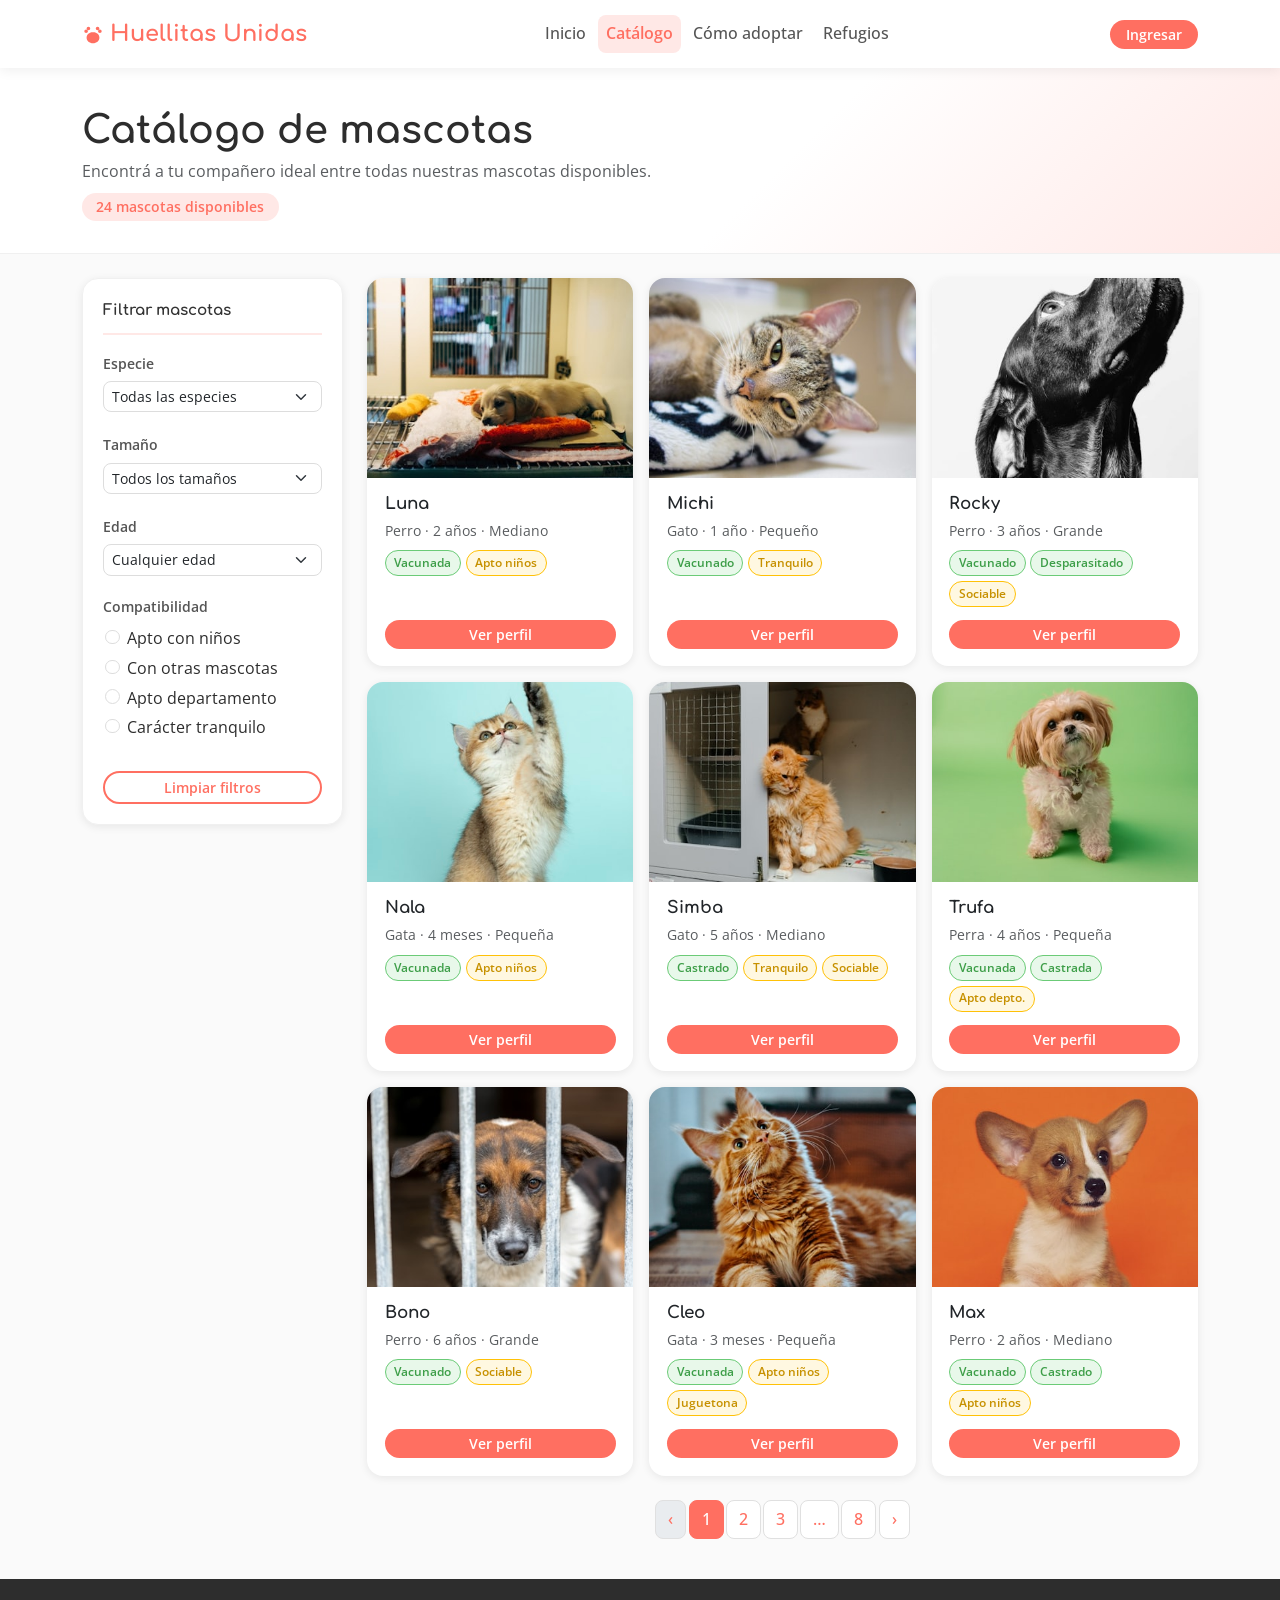
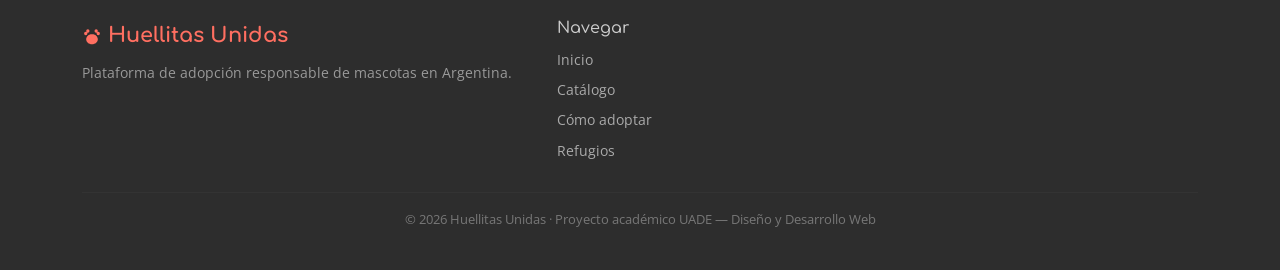
==== desarrollo/secciones/catalogo.html @ cf00bbe7 "feat: sitio completo Huellitas Unidas - Todas las páginas HTML: index, catálogo, ficha, formulario, " ====
<!DOCTYPE html>
<html lang="es">
<head>
  <meta charset="UTF-8">
  <meta name="viewport" content="width=device-width, initial-scale=1.0">
  <meta name="description" content="Catálogo de mascotas en adopción — Huellitas Unidas. Filtrá por especie, tamaño, edad y compatibilidad.">
  <title>Catálogo de mascotas — Huellitas Unidas</title>
  <link rel="stylesheet" href="https://cdn.jsdelivr.net/npm/bootstrap@5.3.8/dist/css/bootstrap.min.css">
  <link rel="preconnect" href="https://fonts.googleapis.com">
  <link rel="preconnect" href="https://fonts.gstatic.com" crossorigin>
  <link href="https://fonts.googleapis.com/css2?family=Comfortaa:wght@400;600;700&family=Open+Sans:wght@400;500;600&display=swap" rel="stylesheet">
  <link rel="stylesheet" href="../assets/css/styles.css">
</head>
<body>

  <!-- NAVBAR -->
  <header>
    <nav class="navbar navbar-expand-lg navbar-huellitas" aria-label="Navegación principal">
      <div class="container">
        <a class="navbar-brand" href="../index.html" aria-label="Huellitas Unidas — Inicio">
          <svg class="brand-icon" viewBox="0 0 24 24" fill="currentColor" width="22" height="22" aria-hidden="true">
            <path d="M4.5 11a2 2 0 1 0 0-4 2 2 0 0 0 0 4zm15 0a2 2 0 1 0 0-4 2 2 0 0 0 0 4zM7 8a2 2 0 1 0 0-4 2 2 0 0 0 0 4zm10 0a2 2 0 1 0 0-4 2 2 0 0 0 0 4zM12 22c-4 0-7-2.7-7-6 0-1.8.9-3.4 2.3-4.5C7.9 10.8 9.3 10 12 10s4.1.8 4.7 1.5C18.1 12.6 19 14.2 19 16c0 3.3-3 6-7 6z"/>
          </svg>
          Huellitas Unidas
        </a>
        <button class="navbar-toggler" type="button" data-bs-toggle="collapse" data-bs-target="#navbarNav"
                aria-controls="navbarNav" aria-expanded="false" aria-label="Abrir menú de navegación">
          <span class="navbar-toggler-icon"></span>
        </button>
        <div class="collapse navbar-collapse" id="navbarNav">
          <ul class="navbar-nav mx-auto gap-1">
            <li class="nav-item"><a class="nav-link" href="../index.html">Inicio</a></li>
            <li class="nav-item"><a class="nav-link active" href="catalogo.html" aria-current="page">Catálogo</a></li>
            <li class="nav-item"><a class="nav-link" href="../index.html#como-funciona">Cómo adoptar</a></li>
            <li class="nav-item"><a class="nav-link" href="../index.html#refugios">Refugios</a></li>
          </ul>
          <div class="d-flex align-items-center gap-2 mt-2 mt-lg-0">
            <a href="login.html" class="btn btn-coral btn-sm px-3">Ingresar</a>
          </div>
        </div>
      </div>
    </nav>
  </header>

  <main>

    <!-- HEADER -->
    <section class="catalogo-header" aria-labelledby="catalogo-heading">
      <div class="container">
        <h1 id="catalogo-heading">Catálogo de mascotas</h1>
        <p class="text-muted mb-2">Encontrá a tu compañero ideal entre todas nuestras mascotas disponibles.</p>
        <span class="contador-badge" id="contador-mascotas" aria-live="polite">24 mascotas disponibles</span>
      </div>
    </section>

    <!-- FILTROS MOBILE -->
    <section class="d-lg-none py-3 border-bottom bg-white" aria-label="Filtros rápidos">
      <div class="container">
        <div class="filtros-mobile d-flex flex-wrap gap-2">
          <div class="flex-fill" style="min-width:130px">
            <label for="filtro-especie-mobile" class="visually-hidden">Especie</label>
            <select id="filtro-especie-mobile" class="form-select form-select-sm" aria-label="Filtrar por especie">
              <option value="">Especie</option>
              <option value="perro">Perro</option>
              <option value="gato">Gato</option>
              <option value="otro">Otro</option>
            </select>
          </div>
          <div class="flex-fill" style="min-width:120px">
            <label for="filtro-tamano-mobile" class="visually-hidden">Tamaño</label>
            <select id="filtro-tamano-mobile" class="form-select form-select-sm" aria-label="Filtrar por tamaño">
              <option value="">Tamaño</option>
              <option value="pequeno">Pequeño</option>
              <option value="mediano">Mediano</option>
              <option value="grande">Grande</option>
            </select>
          </div>
          <div class="flex-fill" style="min-width:110px">
            <label for="filtro-edad-mobile" class="visually-hidden">Edad</label>
            <select id="filtro-edad-mobile" class="form-select form-select-sm" aria-label="Filtrar por edad">
              <option value="">Edad</option>
              <option value="cachorro">Cachorro</option>
              <option value="adulto">Adulto</option>
              <option value="senior">Senior</option>
            </select>
          </div>
          <div class="flex-fill" style="min-width:150px">
            <label for="filtro-compat-mobile" class="visually-hidden">Compatibilidad</label>
            <select id="filtro-compat-mobile" class="form-select form-select-sm" aria-label="Filtrar por compatibilidad">
              <option value="">Compatibilidad</option>
              <option value="ninos">Apto niños</option>
              <option value="mascotas">Con otras mascotas</option>
              <option value="departamento">Apto depto.</option>
            </select>
          </div>
        </div>
      </div>
    </section>

    <!-- CONTENIDO PRINCIPAL -->
    <div class="container py-4">
      <div class="row g-4">

        <!-- SIDEBAR FILTROS (desktop) -->
        <aside class="col-lg-3 d-none d-lg-block" aria-label="Filtros de búsqueda">
          <div class="filtros-sidebar sticky-top" style="top:80px">
            <div class="filtro-titulo">Filtrar mascotas</div>

            <div class="filtro-section">
              <label for="filtro-especie" class="form-label">Especie</label>
              <select id="filtro-especie" class="form-select form-select-sm" aria-label="Filtrar por especie">
                <option value="">Todas las especies</option>
                <option value="perro">Perro</option>
                <option value="gato">Gato</option>
                <option value="otro">Otro</option>
              </select>
            </div>

            <div class="filtro-section">
              <label for="filtro-tamano" class="form-label">Tamaño</label>
              <select id="filtro-tamano" class="form-select form-select-sm" aria-label="Filtrar por tamaño">
                <option value="">Todos los tamaños</option>
                <option value="pequeno">Pequeño (hasta 10 kg)</option>
                <option value="mediano">Mediano (10–25 kg)</option>
                <option value="grande">Grande (más de 25 kg)</option>
              </select>
            </div>

            <div class="filtro-section">
              <label for="filtro-edad" class="form-label">Edad</label>
              <select id="filtro-edad" class="form-select form-select-sm" aria-label="Filtrar por edad">
                <option value="">Cualquier edad</option>
                <option value="cachorro">Cachorro (0–1 año)</option>
                <option value="adulto">Adulto (1–7 años)</option>
                <option value="senior">Senior (7+ años)</option>
              </select>
            </div>

            <div class="filtro-section">
              <p class="form-label mb-2">Compatibilidad</p>
              <fieldset>
                <legend class="visually-hidden">Filtrar por compatibilidad</legend>
                <div class="form-check mb-1">
                  <input class="form-check-input" type="checkbox" id="compat-ninos" value="ninos">
                  <label class="form-check-label" for="compat-ninos">Apto con niños</label>
                </div>
                <div class="form-check mb-1">
                  <input class="form-check-input" type="checkbox" id="compat-mascotas" value="mascotas">
                  <label class="form-check-label" for="compat-mascotas">Con otras mascotas</label>
                </div>
                <div class="form-check mb-1">
                  <input class="form-check-input" type="checkbox" id="compat-depto" value="departamento">
                  <label class="form-check-label" for="compat-depto">Apto departamento</label>
                </div>
                <div class="form-check">
                  <input class="form-check-input" type="checkbox" id="compat-tranquilo" value="tranquilo">
                  <label class="form-check-label" for="compat-tranquilo">Carácter tranquilo</label>
                </div>
              </fieldset>
            </div>

            <button id="btn-limpiar-filtros" type="button" class="btn btn-outline-coral btn-sm w-100 mt-2">
              Limpiar filtros
            </button>
          </div>
        </aside>

        <!-- GRID -->
        <section class="col-lg-9" aria-labelledby="resultados-heading">
          <h2 class="visually-hidden" id="resultados-heading">Resultados de búsqueda</h2>

          <div class="row row-cols-2 row-cols-md-2 row-cols-xl-3 g-3" id="grid-mascotas">

            <div class="col">
              <article class="pet-card card h-100">
                <img src="../assets/img/luna.jpg" class="card-img-top" alt="Luna, perra mediana" style="height:200px;object-fit:cover;">
                <div class="card-body d-flex flex-column">
                  <h3 class="card-title">Luna</h3>
                  <p class="text-muted small mb-2">Perro · 2 años · Mediano</p>
                  <div class="badges-row">
                    <span class="badge-salud">Vacunada</span>
                    <span class="badge-comportamiento">Apto niños</span>
                  </div>
                  <a href="ficha.html" class="btn btn-coral btn-sm mt-auto">Ver perfil</a>
                </div>
              </article>
            </div>

            <div class="col">
              <article class="pet-card card h-100">
                <img src="../assets/img/michi.jpg" class="card-img-top" alt="Michi, gato pequeño" style="height:200px;object-fit:cover;">
                <div class="card-body d-flex flex-column">
                  <h3 class="card-title">Michi</h3>
                  <p class="text-muted small mb-2">Gato · 1 año · Pequeño</p>
                  <div class="badges-row">
                    <span class="badge-salud">Vacunado</span>
                    <span class="badge-comportamiento">Tranquilo</span>
                  </div>
                  <a href="ficha.html" class="btn btn-coral btn-sm mt-auto">Ver perfil</a>
                </div>
              </article>
            </div>

            <div class="col">
              <article class="pet-card card h-100">
                <img src="../assets/img/rocky.jpg" class="card-img-top" alt="Rocky, perro grande" style="height:200px;object-fit:cover;">
                <div class="card-body d-flex flex-column">
                  <h3 class="card-title">Rocky</h3>
                  <p class="text-muted small mb-2">Perro · 3 años · Grande</p>
                  <div class="badges-row">
                    <span class="badge-salud">Vacunado</span>
                    <span class="badge-salud">Desparasitado</span>
                    <span class="badge-comportamiento">Sociable</span>
                  </div>
                  <a href="ficha.html" class="btn btn-coral btn-sm mt-auto">Ver perfil</a>
                </div>
              </article>
            </div>

            <div class="col">
              <article class="pet-card card h-100">
                <img src="../assets/img/nala.jpg" class="card-img-top" alt="Nala, gata cachorra" style="height:200px;object-fit:cover;">
                <div class="card-body d-flex flex-column">
                  <h3 class="card-title">Nala</h3>
                  <p class="text-muted small mb-2">Gata · 4 meses · Pequeña</p>
                  <div class="badges-row">
                    <span class="badge-salud">Vacunada</span>
                    <span class="badge-comportamiento">Apto niños</span>
                  </div>
                  <a href="ficha.html" class="btn btn-coral btn-sm mt-auto">Ver perfil</a>
                </div>
              </article>
            </div>

            <div class="col">
              <article class="pet-card card h-100">
                <img src="../assets/img/simba.jpg" class="card-img-top" alt="Simba, gato adulto" style="height:200px;object-fit:cover;">
                <div class="card-body d-flex flex-column">
                  <h3 class="card-title">Simba</h3>
                  <p class="text-muted small mb-2">Gato · 5 años · Mediano</p>
                  <div class="badges-row">
                    <span class="badge-salud">Castrado</span>
                    <span class="badge-comportamiento">Tranquilo</span>
                    <span class="badge-comportamiento">Sociable</span>
                  </div>
                  <a href="ficha.html" class="btn btn-coral btn-sm mt-auto">Ver perfil</a>
                </div>
              </article>
            </div>

            <div class="col">
              <article class="pet-card card h-100">
                <img src="../assets/img/trufa.jpg" class="card-img-top" alt="Trufa, perra pequeña" style="height:200px;object-fit:cover;">
                <div class="card-body d-flex flex-column">
                  <h3 class="card-title">Trufa</h3>
                  <p class="text-muted small mb-2">Perra · 4 años · Pequeña</p>
                  <div class="badges-row">
                    <span class="badge-salud">Vacunada</span>
                    <span class="badge-salud">Castrada</span>
                    <span class="badge-comportamiento">Apto depto.</span>
                  </div>
                  <a href="ficha.html" class="btn btn-coral btn-sm mt-auto">Ver perfil</a>
                </div>
              </article>
            </div>

            <div class="col">
              <article class="pet-card card h-100">
                <img src="../assets/img/bono.jpg" class="card-img-top" alt="Bono, perro grande adulto" style="height:200px;object-fit:cover;">
                <div class="card-body d-flex flex-column">
                  <h3 class="card-title">Bono</h3>
                  <p class="text-muted small mb-2">Perro · 6 años · Grande</p>
                  <div class="badges-row">
                    <span class="badge-salud">Vacunado</span>
                    <span class="badge-comportamiento">Sociable</span>
                  </div>
                  <a href="ficha.html" class="btn btn-coral btn-sm mt-auto">Ver perfil</a>
                </div>
              </article>
            </div>

            <div class="col">
              <article class="pet-card card h-100">
                <img src="../assets/img/cleo.jpg" class="card-img-top" alt="Cleo, gata cachorra" style="height:200px;object-fit:cover;">
                <div class="card-body d-flex flex-column">
                  <h3 class="card-title">Cleo</h3>
                  <p class="text-muted small mb-2">Gata · 3 meses · Pequeña</p>
                  <div class="badges-row">
                    <span class="badge-salud">Vacunada</span>
                    <span class="badge-comportamiento">Apto niños</span>
                    <span class="badge-comportamiento">Juguetona</span>
                  </div>
                  <a href="ficha.html" class="btn btn-coral btn-sm mt-auto">Ver perfil</a>
                </div>
              </article>
            </div>

            <div class="col">
              <article class="pet-card card h-100">
                <img src="../assets/img/max.jpg" class="card-img-top" alt="Max, perro mediano" style="height:200px;object-fit:cover;">
                <div class="card-body d-flex flex-column">
                  <h3 class="card-title">Max</h3>
                  <p class="text-muted small mb-2">Perro · 2 años · Mediano</p>
                  <div class="badges-row">
                    <span class="badge-salud">Vacunado</span>
                    <span class="badge-salud">Castrado</span>
                    <span class="badge-comportamiento">Apto niños</span>
                  </div>
                  <a href="ficha.html" class="btn btn-coral btn-sm mt-auto">Ver perfil</a>
                </div>
              </article>
            </div>

          </div>

          <!-- PAGINACIÓN -->
          <nav class="mt-4 d-flex justify-content-center" aria-label="Paginación del catálogo">
            <ul class="pagination">
              <li class="page-item disabled"><a class="page-link" href="#" tabindex="-1" aria-label="Anterior">‹</a></li>
              <li class="page-item active" aria-current="page"><a class="page-link" href="#">1</a></li>
              <li class="page-item"><a class="page-link" href="#">2</a></li>
              <li class="page-item"><a class="page-link" href="#">3</a></li>
              <li class="page-item"><span class="page-link" aria-hidden="true">…</span></li>
              <li class="page-item"><a class="page-link" href="#">8</a></li>
              <li class="page-item"><a class="page-link" href="#" aria-label="Siguiente">›</a></li>
            </ul>
          </nav>

        </section>
      </div>
    </div>

  </main>

  <!-- FOOTER -->
  <footer class="footer-huellitas" role="contentinfo">
    <div class="container">
      <div class="row g-4">
        <div class="col-lg-5">
          <div class="footer-brand">
            <svg viewBox="0 0 24 24" fill="currentColor" width="20" height="20" aria-hidden="true">
              <path d="M4.5 11a2 2 0 1 0 0-4 2 2 0 0 0 0 4zm15 0a2 2 0 1 0 0-4 2 2 0 0 0 0 4zM7 8a2 2 0 1 0 0-4 2 2 0 0 0 0 4zm10 0a2 2 0 1 0 0-4 2 2 0 0 0 0 4zM12 22c-4 0-7-2.7-7-6 0-1.8.9-3.4 2.3-4.5C7.9 10.8 9.3 10 12 10s4.1.8 4.7 1.5C18.1 12.6 19 14.2 19 16c0 3.3-3 6-7 6z"/>
            </svg>
            Huellitas Unidas
          </div>
          <p class="footer-tagline">Plataforma de adopción responsable de mascotas en Argentina.</p>
        </div>
        <div class="col-6 col-lg-3">
          <h2 class="h6">Navegar</h2>
          <ul>
            <li><a href="../index.html">Inicio</a></li>
            <li><a href="catalogo.html">Catálogo</a></li>
            <li><a href="../index.html#como-funciona">Cómo adoptar</a></li>
            <li><a href="../index.html#refugios">Refugios</a></li>
          </ul>
        </div>
      </div>
      <hr class="footer-divider">
      <p class="footer-copyright">&copy; 2026 Huellitas Unidas · Proyecto académico UADE — Diseño y Desarrollo Web</p>
    </div>
  </footer>

  <script src="https://cdn.jsdelivr.net/npm/bootstrap@5.3.8/dist/js/bootstrap.bundle.min.js"></script>
  <script src="../assets/js/main.js"></script>
</body>
</html>
---- desarrollo/assets/css/styles.css ----
/* =========================================
   HUELLITAS UNIDAS — styles.css
   ========================================= */

/* ---------- Google Fonts ---------- */
@import url('https://fonts.googleapis.com/css2?family=Comfortaa:wght@400;600;700&family=Open+Sans:wght@400;500;600&display=swap');

/* ---------- Variables CSS ---------- */
:root {
  --color-primary:        #FF6F61;
  --color-primary-hover:  #CC4A3C;
  --color-primary-light:  #FFE8E6;
  --color-secondary:      #6BCB77;
  --color-secondary-dark: #3D9E48;
  --color-secondary-light:#E8F8EA;
  --color-accent:         #FFC107;
  --color-accent-dark:    #C79100;

  --font-heading: 'Comfortaa', cursive;
  --font-body:    'Open Sans', sans-serif;

  --radius-pill: 999px;
  --radius-lg:   16px;
  --radius-md:   8px;

  --shadow-sm: 0 2px 8px rgba(0,0,0,.08);
  --shadow-md: 0 4px 16px rgba(0,0,0,.12);
  --shadow-lg: 0 8px 32px rgba(0,0,0,.14);

  --transition: .2s ease;
}

/* ---------- Reset / Base ---------- */
*, *::before, *::after { box-sizing: border-box; }

html { scroll-behavior: smooth; }

body {
  font-family: var(--font-body);
  color: #2d2d2d;
  background-color: #FAFAFA;
  font-size: 1rem;
  line-height: 1.6;
}

h1, h2, h3, h4, h5, h6 {
  font-family: var(--font-heading);
  font-weight: 700;
}

a { text-decoration: none; color: inherit; }

img { max-width: 100%; }

/* =========================================
   COMPONENTES GLOBALES
   ========================================= */

/* ---------- Botones ---------- */
.btn-primary-custom {
  background-color: var(--color-primary);
  color: #fff;
  border: 2px solid var(--color-primary);
  border-radius: var(--radius-pill);
  padding: .55rem 1.5rem;
  font-family: var(--font-body);
  font-weight: 600;
  font-size: .95rem;
  transition: background-color var(--transition), border-color var(--transition), transform var(--transition);
  display: inline-block;
  cursor: pointer;
}
.btn-primary-custom:hover,
.btn-primary-custom:focus {
  background-color: var(--color-primary-hover);
  border-color: var(--color-primary-hover);
  color: #fff;
  transform: translateY(-1px);
}

.btn-outline-primary-custom {
  background-color: transparent;
  color: var(--color-primary);
  border: 2px solid var(--color-primary);
  border-radius: var(--radius-pill);
  padding: .5rem 1.4rem;
  font-family: var(--font-body);
  font-weight: 600;
  font-size: .95rem;
  transition: background-color var(--transition), color var(--transition), transform var(--transition);
  display: inline-block;
  cursor: pointer;
}
.btn-outline-primary-custom:hover,
.btn-outline-primary-custom:focus {
  background-color: var(--color-primary);
  color: #fff;
  transform: translateY(-1px);
}

/* Bootstrap btn overrides */
.btn-coral {
  background-color: var(--color-primary);
  color: #fff;
  border-radius: var(--radius-pill);
  border: none;
  font-weight: 600;
  transition: background-color var(--transition), transform var(--transition);
}
.btn-coral:hover,
.btn-coral:focus {
  background-color: var(--color-primary-hover);
  color: #fff;
  transform: translateY(-1px);
}
.btn-coral:active { transform: translateY(0); }

.btn-outline-coral {
  background-color: transparent;
  color: var(--color-primary);
  border: 2px solid var(--color-primary);
  border-radius: var(--radius-pill);
  font-weight: 600;
  transition: background-color var(--transition), color var(--transition);
}
.btn-outline-coral:hover,
.btn-outline-coral:focus {
  background-color: var(--color-primary);
  color: #fff;
}

/* ---------- Badges ---------- */
.badge-salud {
  background-color: var(--color-secondary-light);
  color: var(--color-secondary-dark);
  border: 1px solid var(--color-secondary);
  border-radius: var(--radius-pill);
  font-size: .72rem;
  font-weight: 600;
  padding: .25em .75em;
}

.badge-comportamiento {
  background-color: #FFF8E1;
  color: var(--color-accent-dark);
  border: 1px solid var(--color-accent);
  border-radius: var(--radius-pill);
  font-size: .72rem;
  font-weight: 600;
  padding: .25em .75em;
}

/* ---------- Cards de mascotas ---------- */
.pet-card {
  border-radius: var(--radius-lg);
  border: none;
  box-shadow: var(--shadow-sm);
  transition: box-shadow var(--transition), transform var(--transition);
  overflow: hidden;
  background: #fff;
}
.pet-card:hover {
  box-shadow: var(--shadow-md);
  transform: translateY(-4px);
}

.pet-card .card-img-top {
  height: 200px;
  object-fit: cover;
}

.pet-card .card-body {
  padding: 1rem 1.1rem 1.1rem;
}

.pet-card .card-title {
  font-family: var(--font-heading);
  font-size: 1.05rem;
  margin-bottom: .35rem;
}

.pet-card .badges-row {
  display: flex;
  flex-wrap: wrap;
  gap: .3rem;
  margin-bottom: .8rem;
}

/* ---------- Placeholder de imágenes ---------- */
.img-placeholder {
  background: linear-gradient(135deg, #FFD6D2 0%, #FFEEE6 50%, #D4EDDA 100%);
  display: flex;
  align-items: center;
  justify-content: center;
  color: #aaa;
  font-size: 2.5rem;
}

.img-placeholder-sm { height: 140px; }
.img-placeholder-md { height: 200px; }
.img-placeholder-lg { height: 320px; }
.img-placeholder-xl { height: 420px; }

/* =========================================
   NAVBAR
   ========================================= */
.navbar-huellitas {
  background-color: #fff;
  box-shadow: 0 2px 12px rgba(0,0,0,.07);
  padding: .7rem 0;
  position: sticky;
  top: 0;
  z-index: 1030;
}

.navbar-huellitas .navbar-brand {
  font-family: var(--font-heading);
  font-size: 1.4rem;
  font-weight: 700;
  color: var(--color-primary);
  display: flex;
  align-items: center;
  gap: .4rem;
}
.navbar-huellitas .navbar-brand .brand-icon {
  font-size: 1.5rem;
}

.navbar-huellitas .nav-link {
  font-weight: 500;
  color: #555;
  padding: .4rem .75rem;
  border-radius: var(--radius-md);
  transition: color var(--transition), background-color var(--transition);
}
.navbar-huellitas .nav-link:hover {
  color: var(--color-primary);
  background-color: var(--color-primary-light);
}
.navbar-huellitas .nav-link.active {
  color: var(--color-primary);
  font-weight: 600;
  background-color: var(--color-primary-light);
}

.navbar-huellitas .navbar-toggler {
  border-color: var(--color-primary);
}
.navbar-huellitas .navbar-toggler-icon {
  background-image: url("data:image/svg+xml,%3csvg xmlns='http://www.w3.org/2000/svg' viewBox='0 0 30 30'%3e%3cpath stroke='%23FF6F61' stroke-linecap='round' stroke-miterlimit='10' stroke-width='2' d='M4 7h22M4 15h22M4 23h22'/%3e%3c/svg%3e");
}

/* =========================================
   FOOTER
   ========================================= */
.footer-huellitas {
  background-color: #2d2d2d;
  color: #ccc;
  padding: 2.5rem 0 1.5rem;
}

.footer-huellitas .footer-brand {
  font-family: var(--font-heading);
  font-size: 1.3rem;
  font-weight: 700;
  color: var(--color-primary);
  display: flex;
  align-items: center;
  gap: .4rem;
  margin-bottom: .5rem;
}

.footer-huellitas .footer-tagline {
  font-size: .9rem;
  color: #999;
  margin-bottom: 0;
}

.footer-huellitas h6 {
  color: #eee;
  font-family: var(--font-heading);
  font-size: .9rem;
  text-transform: uppercase;
  letter-spacing: .05em;
  margin-bottom: .75rem;
}

.footer-huellitas ul { list-style: none; padding: 0; margin: 0; }
.footer-huellitas ul li { margin-bottom: .3rem; }
.footer-huellitas ul li a {
  color: #aaa;
  font-size: .9rem;
  transition: color var(--transition);
}
.footer-huellitas ul li a:hover { color: var(--color-primary); }

.footer-divider {
  border-color: #444;
  margin: 1.5rem 0 1rem;
}

.footer-copyright {
  font-size: .82rem;
  color: #777;
  text-align: center;
}

/* =========================================
   INDEX — HERO
   ========================================= */
.hero-section {
  background: linear-gradient(135deg, #fff 55%, var(--color-primary-light) 100%);
  padding: 5rem 0 4rem;
  min-height: 90vh;
  display: flex;
  align-items: center;
}

@media (max-width: 767.98px) {
  .hero-section { padding: 3rem 0 2.5rem; min-height: auto; }
}

.hero-eyebrow {
  display: inline-block;
  background-color: var(--color-primary-light);
  color: var(--color-primary);
  border-radius: var(--radius-pill);
  padding: .3rem 1rem;
  font-size: .85rem;
  font-weight: 600;
  margin-bottom: 1rem;
  letter-spacing: .03em;
}

.hero-title {
  font-size: clamp(2rem, 5vw, 3.2rem);
  line-height: 1.2;
  color: #1a1a1a;
  margin-bottom: 1.1rem;
}

.hero-title .highlight {
  color: var(--color-primary);
}

.hero-subtitle {
  font-size: 1.1rem;
  color: #666;
  max-width: 480px;
  margin-bottom: 2rem;
  line-height: 1.7;
}

.hero-cta-group {
  display: flex;
  flex-wrap: wrap;
  gap: .75rem;
  margin-bottom: 2.5rem;
}

.hero-stats {
  display: flex;
  gap: 2rem;
  flex-wrap: wrap;
}
.hero-stat-number {
  font-family: var(--font-heading);
  font-size: 1.6rem;
  font-weight: 700;
  color: var(--color-primary);
  display: block;
}
.hero-stat-label {
  font-size: .8rem;
  color: #888;
  display: block;
}

.hero-image-wrapper {
  position: relative;
}

.hero-img-main {
  border-radius: var(--radius-lg);
  width: 100%;
  height: 420px;
  overflow: hidden;
  box-shadow: var(--shadow-lg);
}

.hero-badge-floating {
  position: absolute;
  bottom: 1.5rem;
  left: -1.5rem;
  background: #fff;
  border-radius: var(--radius-lg);
  padding: .75rem 1rem;
  box-shadow: var(--shadow-md);
  display: flex;
  align-items: center;
  gap: .6rem;
  font-size: .85rem;
  font-weight: 600;
  color: #333;
  min-width: 180px;
}

.hero-badge-floating .badge-dot {
  width: 10px;
  height: 10px;
  background-color: var(--color-secondary);
  border-radius: 50%;
  display: inline-block;
  flex-shrink: 0;
}

@media (max-width: 991.98px) {
  .hero-badge-floating { left: .5rem; }
  .hero-img-main { height: 280px; }
}

/* =========================================
   INDEX — CÓMO FUNCIONA
   ========================================= */
.como-funciona {
  padding: 5rem 0;
  background-color: #fff;
}

.section-eyebrow {
  display: inline-block;
  background-color: var(--color-primary-light);
  color: var(--color-primary);
  border-radius: var(--radius-pill);
  padding: .25rem .9rem;
  font-size: .82rem;
  font-weight: 600;
  margin-bottom: .75rem;
  letter-spacing: .03em;
}

.section-title {
  font-family: var(--font-heading);
  font-size: clamp(1.6rem, 3vw, 2.2rem);
  color: #1a1a1a;
  margin-bottom: .5rem;
}

.section-subtitle {
  color: #666;
  font-size: 1rem;
  max-width: 520px;
  margin: 0 auto 2.5rem;
}

.step-card {
  border-radius: var(--radius-lg);
  border: 1.5px solid #f0f0f0;
  padding: 2rem 1.5rem;
  text-align: center;
  background: #fff;
  transition: box-shadow var(--transition), transform var(--transition);
  height: 100%;
}
.step-card:hover {
  box-shadow: var(--shadow-md);
  transform: translateY(-4px);
}

.step-number {
  width: 52px;
  height: 52px;
  background-color: var(--color-primary-light);
  color: var(--color-primary);
  border-radius: 50%;
  font-family: var(--font-heading);
  font-size: 1.3rem;
  font-weight: 700;
  display: flex;
  align-items: center;
  justify-content: center;
  margin: 0 auto 1rem;
}

.step-icon {
  font-size: 2.2rem;
  margin-bottom: .75rem;
}

.step-card h4 {
  font-size: 1.1rem;
  margin-bottom: .5rem;
  color: #1a1a1a;
}
.step-card p {
  font-size: .92rem;
  color: #666;
  margin: 0;
}

/* =========================================
   INDEX — MASCOTAS DESTACADAS
   ========================================= */
.mascotas-destacadas {
  padding: 5rem 0;
  background-color: #FAFAFA;
}

.ver-mas-link {
  color: var(--color-primary);
  font-weight: 600;
  font-size: .95rem;
  transition: color var(--transition);
}
.ver-mas-link:hover { color: var(--color-primary-hover); text-decoration: underline; }

/* =========================================
   CATALOGO
   ========================================= */
.catalogo-header {
  background: linear-gradient(135deg, #fff 60%, var(--color-primary-light) 100%);
  padding: 2.5rem 0 2rem;
  border-bottom: 1px solid #f0f0f0;
}

.catalogo-header h1 {
  font-size: clamp(1.8rem, 3vw, 2.4rem);
  margin-bottom: .3rem;
}

.contador-badge {
  display: inline-block;
  background-color: var(--color-primary-light);
  color: var(--color-primary);
  border-radius: var(--radius-pill);
  padding: .2rem .9rem;
  font-size: .85rem;
  font-weight: 600;
}

/* Sidebar filtros */
.filtros-sidebar {
  background: #fff;
  border-radius: var(--radius-lg);
  padding: 1.25rem;
  box-shadow: var(--shadow-sm);
  border: 1px solid #f0f0f0;
}

.filtros-sidebar .filtro-titulo {
  font-family: var(--font-heading);
  font-size: .95rem;
  font-weight: 700;
  color: #333;
  padding-bottom: .6rem;
  border-bottom: 2px solid var(--color-primary-light);
  margin-bottom: 1rem;
  display: flex;
  align-items: center;
  gap: .4rem;
}

.filtros-sidebar .form-label {
  font-size: .88rem;
  font-weight: 600;
  color: #555;
  margin-bottom: .35rem;
}

.filtros-sidebar .form-select,
.filtros-sidebar .form-check-input {
  border-radius: var(--radius-md);
  border-color: #ddd;
  font-size: .9rem;
}
.filtros-sidebar .form-select:focus,
.filtros-sidebar .form-check-input:focus {
  border-color: var(--color-primary);
  box-shadow: 0 0 0 .2rem rgba(255,111,97,.15);
}
.filtros-sidebar .form-check-input:checked {
  background-color: var(--color-primary);
  border-color: var(--color-primary);
}

.filtro-section { margin-bottom: 1.25rem; }
.filtro-section:last-child { margin-bottom: 0; }

/* Filtros mobile (dropdowns en fila) */
.filtros-mobile .form-select {
  border-radius: var(--radius-pill);
  border-color: #ddd;
  font-size: .88rem;
  background-color: #fff;
}
.filtros-mobile .form-select:focus {
  border-color: var(--color-primary);
  box-shadow: 0 0 0 .2rem rgba(255,111,97,.15);
}

/* Paginación */
.pagination .page-link {
  border-radius: var(--radius-md) !important;
  margin: 0 .2rem;
  color: var(--color-primary);
  border-color: #e0e0e0;
  font-weight: 500;
}
.pagination .page-link:hover {
  background-color: var(--color-primary-light);
  border-color: var(--color-primary);
  color: var(--color-primary);
}
.pagination .page-item.active .page-link {
  background-color: var(--color-primary);
  border-color: var(--color-primary);
  color: #fff;
}

/* =========================================
   FICHA DE MASCOTA
   ========================================= */
.ficha-page { padding: 2rem 0 4rem; }

.breadcrumb-custom {
  background: none;
  padding: 0;
  margin-bottom: 1.5rem;
}
.breadcrumb-custom .breadcrumb-item a {
  color: var(--color-primary);
  font-size: .88rem;
}
.breadcrumb-custom .breadcrumb-item.active {
  font-size: .88rem;
  color: #888;
}
.breadcrumb-custom .breadcrumb-item + .breadcrumb-item::before {
  color: #aaa;
}

/* Galería */
.gallery-main {
  border-radius: var(--radius-lg);
  overflow: hidden;
  margin-bottom: .75rem;
  cursor: pointer;
  position: relative;
}
.gallery-main:hover .gallery-overlay {
  opacity: 1;
}
.gallery-overlay {
  position: absolute;
  inset: 0;
  background: rgba(0,0,0,.15);
  display: flex;
  align-items: center;
  justify-content: center;
  opacity: 0;
  transition: opacity var(--transition);
  color: #fff;
  font-size: 1.5rem;
}

.gallery-thumbs {
  display: flex;
  gap: .5rem;
}
.gallery-thumb {
  border-radius: var(--radius-md);
  overflow: hidden;
  cursor: pointer;
  border: 2px solid transparent;
  transition: border-color var(--transition);
  flex: 1;
}
.gallery-thumb:hover,
.gallery-thumb.active {
  border-color: var(--color-primary);
}
.gallery-thumb .img-placeholder { height: 70px; }

/* Datos de la mascota */
.ficha-info {
  padding-left: 1rem;
}

@media (max-width: 991.98px) {
  .ficha-info { padding-left: 0; margin-top: 1.5rem; }
}

.ficha-info .pet-name {
  font-size: clamp(1.8rem, 3.5vw, 2.5rem);
  margin-bottom: .2rem;
}

.ficha-info .pet-subtitle {
  color: #888;
  font-size: .95rem;
  margin-bottom: 1.25rem;
}

.datos-table {
  background: #fff;
  border-radius: var(--radius-lg);
  border: 1px solid #f0f0f0;
  overflow: hidden;
  margin-bottom: 1.25rem;
}
.datos-table table { margin: 0; }
.datos-table td {
  padding: .6rem .9rem;
  font-size: .92rem;
  border-color: #f5f5f5;
}
.datos-table td:first-child {
  font-weight: 600;
  color: #555;
  width: 40%;
  background-color: #FAFAFA;
}
.datos-table td:last-child { color: #222; }

.badges-group-title {
  font-size: .78rem;
  font-weight: 700;
  text-transform: uppercase;
  letter-spacing: .07em;
  color: #888;
  margin-bottom: .4rem;
}

.descripcion-lead {
  font-size: 1rem;
  color: #555;
  line-height: 1.75;
  background: var(--color-primary-light);
  border-left: 4px solid var(--color-primary);
  border-radius: 0 var(--radius-md) var(--radius-md) 0;
  padding: 1rem 1.25rem;
  margin-bottom: 1.5rem;
}

/* Timeline de adopción */
.adoption-timeline {
  background: #fff;
  border-radius: var(--radius-lg);
  border: 1px solid #f0f0f0;
  padding: 1.25rem 1.5rem;
  margin-bottom: 1.5rem;
}
.adoption-timeline h5 {
  font-size: 1rem;
  margin-bottom: 1rem;
  color: #333;
}

.timeline-list { list-style: none; padding: 0; margin: 0; }
.timeline-item {
  display: flex;
  gap: .9rem;
  align-items: flex-start;
  padding-bottom: 1rem;
  position: relative;
}
.timeline-item:not(:last-child)::after {
  content: '';
  position: absolute;
  left: 15px;
  top: 32px;
  width: 2px;
  height: calc(100% - 20px);
  background: #f0f0f0;
}

.timeline-dot {
  width: 32px;
  height: 32px;
  border-radius: 50%;
  background: var(--color-primary-light);
  color: var(--color-primary);
  font-size: .85rem;
  font-weight: 700;
  display: flex;
  align-items: center;
  justify-content: center;
  flex-shrink: 0;
  z-index: 1;
}

.timeline-content strong {
  display: block;
  font-size: .9rem;
  color: #222;
  margin-bottom: .1rem;
}
.timeline-content span {
  font-size: .82rem;
  color: #888;
}

/* CTA adoptar */
.cta-adoptar {
  background: linear-gradient(135deg, var(--color-primary-light), #fff5f4);
  border-radius: var(--radius-lg);
  padding: 1.25rem;
  text-align: center;
}

.cta-adoptar-fixed {
  position: fixed;
  bottom: 0;
  left: 0;
  right: 0;
  background: #fff;
  padding: .9rem 1.25rem;
  box-shadow: 0 -4px 16px rgba(0,0,0,.1);
  z-index: 1020;
  display: none;
}

@media (max-width: 991.98px) {
  .cta-adoptar-fixed { display: block; }
  .cta-adoptar { display: none; }
  body { padding-bottom: 80px; }
}

/* =========================================
   FORMULARIO DE ADOPCIÓN
   ========================================= */
.formulario-page { padding: 2rem 0 4rem; }

.formulario-page h1 {
  font-size: clamp(1.7rem, 3vw, 2.2rem);
  margin-bottom: .4rem;
}

.form-card {
  background: #fff;
  border-radius: var(--radius-lg);
  border: 1px solid #f0f0f0;
  padding: 2rem;
  box-shadow: var(--shadow-sm);
}

.form-section-title {
  font-family: var(--font-heading);
  font-size: 1rem;
  font-weight: 700;
  color: #333;
  padding-bottom: .5rem;
  border-bottom: 2px solid var(--color-primary-light);
  margin-bottom: 1.25rem;
  display: flex;
  align-items: center;
  gap: .5rem;
}

.form-label-custom {
  font-weight: 600;
  font-size: .9rem;
  color: #444;
  margin-bottom: .35rem;
}

.form-control-custom,
.form-select-custom {
  border-radius: var(--radius-md);
  border: 1.5px solid #ddd;
  padding: .55rem .85rem;
  font-size: .93rem;
  transition: border-color var(--transition), box-shadow var(--transition);
  width: 100%;
}
.form-control-custom:focus,
.form-select-custom:focus {
  outline: none;
  border-color: var(--color-primary);
  box-shadow: 0 0 0 .2rem rgba(255,111,97,.15);
}

.form-control-custom.is-valid,
.form-select-custom.is-valid {
  border-color: var(--color-secondary-dark);
  background-image: url("data:image/svg+xml,%3csvg xmlns='http://www.w3.org/2000/svg' viewBox='0 0 8 8'%3e%3cpath fill='%233D9E48' d='M2.3 6.73.6 4.53c-.4-1.04.46-1.4 1.1-.8l1.1 1.4 3.4-3.8c.6-.63 1.6-.27 1.2.7l-4 4.6c-.43.5-.8.4-1.1.1z'/%3e%3c/svg%3e");
  background-repeat: no-repeat;
  background-position: right .75rem center;
  background-size: 1rem;
  padding-right: 2.25rem;
}

.form-control-custom.is-invalid,
.form-select-custom.is-invalid {
  border-color: #dc3545;
  background-image: url("data:image/svg+xml,%3csvg xmlns='http://www.w3.org/2000/svg' viewBox='0 0 12 12' width='12' height='12' fill='none' stroke='%23dc3545'%3e%3ccircle cx='6' cy='6' r='4.5'/%3e%3cpath stroke-linejoin='round' d='M5.8 3.6h.4L6 6.5z'/%3e%3ccircle cx='6' cy='8.2' r='.6' fill='%23dc3545' stroke='none'/%3e%3c/svg%3e");
  background-repeat: no-repeat;
  background-position: right .75rem center;
  background-size: 1rem;
  padding-right: 2.25rem;
}

.valid-feedback-custom {
  display: none;
  color: var(--color-secondary-dark);
  font-size: .8rem;
  margin-top: .25rem;
}
.invalid-feedback-custom {
  display: none;
  color: #dc3545;
  font-size: .8rem;
  margin-top: .25rem;
}

.form-control-custom.is-valid ~ .valid-feedback-custom,
.form-select-custom.is-valid ~ .valid-feedback-custom { display: block; }
.form-control-custom.is-invalid ~ .invalid-feedback-custom,
.form-select-custom.is-invalid ~ .invalid-feedback-custom { display: block; }

/* Radio y checkbox custom */
.form-check-custom .form-check-input {
  width: 1.1em;
  height: 1.1em;
  margin-top: .15em;
  border: 1.5px solid #ccc;
}
.form-check-custom .form-check-input:checked {
  background-color: var(--color-primary);
  border-color: var(--color-primary);
}
.form-check-custom .form-check-input:focus {
  box-shadow: 0 0 0 .2rem rgba(255,111,97,.2);
}
.form-check-custom .form-check-label {
  font-size: .92rem;
  color: #444;
}

/* Textarea contador */
.textarea-wrapper { position: relative; }
.char-counter {
  position: absolute;
  bottom: .5rem;
  right: .75rem;
  font-size: .75rem;
  color: #aaa;
  pointer-events: none;
}
.char-counter.warn { color: var(--color-accent-dark); }
.char-counter.limit { color: #dc3545; }

/* Aside resumen mascota */
.aside-mascota {
  background: #fff;
  border-radius: var(--radius-lg);
  border: 1px solid #f0f0f0;
  padding: 1.25rem;
  box-shadow: var(--shadow-sm);
}
.aside-mascota .aside-title {
  font-family: var(--font-heading);
  font-size: .95rem;
  font-weight: 700;
  color: #333;
  margin-bottom: 1rem;
  padding-bottom: .5rem;
  border-bottom: 2px solid var(--color-primary-light);
}
.aside-mascota .pet-img-aside {
  height: 140px;
  border-radius: var(--radius-md);
  overflow: hidden;
  margin-bottom: .75rem;
}
.aside-mascota .pet-name-aside {
  font-family: var(--font-heading);
  font-size: 1.1rem;
  font-weight: 700;
  margin-bottom: .25rem;
}
.aside-mascota .refugio-aside {
  font-size: .85rem;
  color: #888;
  margin-bottom: .75rem;
}
.aside-mascota .info-row {
  display: flex;
  justify-content: space-between;
  font-size: .88rem;
  padding: .3rem 0;
  border-bottom: 1px solid #f5f5f5;
  color: #555;
}
.aside-mascota .info-row:last-child { border-bottom: none; }
.aside-mascota .info-row span:first-child { font-weight: 600; color: #333; }

/* Alert validación */
.alert-validacion {
  border-radius: var(--radius-md);
  font-size: .9rem;
  display: none;
}
.alert-validacion.show { display: flex; }

/* =========================================
   CONFIRMACIÓN
   ========================================= */
.confirmacion-page {
  min-height: 80vh;
  display: flex;
  align-items: center;
  padding: 4rem 0;
}

.confirmacion-card {
  background: #fff;
  border-radius: var(--radius-lg);
  padding: 3rem 2.5rem;
  text-align: center;
  box-shadow: var(--shadow-md);
  max-width: 560px;
  margin: 0 auto;
}

.check-circle {
  width: 90px;
  height: 90px;
  background-color: var(--color-secondary-light);
  border-radius: 50%;
  display: flex;
  align-items: center;
  justify-content: center;
  margin: 0 auto 1.5rem;
  font-size: 2.5rem;
  color: var(--color-secondary-dark);
  animation: popIn .4s ease;
}

@keyframes popIn {
  0%   { transform: scale(.5); opacity: 0; }
  80%  { transform: scale(1.1); }
  100% { transform: scale(1); opacity: 1; }
}

.confirmacion-card h2 {
  font-size: 1.9rem;
  margin-bottom: .75rem;
  color: #1a1a1a;
}

.confirmacion-card .lead {
  color: #666;
  font-size: 1rem;
  margin-bottom: 1.25rem;
  line-height: 1.7;
}

.pasos-siguientes {
  background: var(--color-secondary-light);
  border-radius: var(--radius-md);
  padding: 1rem 1.25rem;
  text-align: left;
  margin-bottom: 1.75rem;
}
.pasos-siguientes h6 {
  font-family: var(--font-heading);
  font-size: .88rem;
  color: var(--color-secondary-dark);
  margin-bottom: .5rem;
}
.pasos-siguientes ul {
  list-style: none;
  padding: 0;
  margin: 0;
}
.pasos-siguientes ul li {
  font-size: .88rem;
  color: #444;
  padding: .2rem 0;
  display: flex;
  gap: .5rem;
  align-items: flex-start;
}

/* =========================================
   PANEL DEL REFUGIO
   ========================================= */
.panel-wrapper {
  display: flex;
  min-height: 100vh;
  background-color: #F4F6F9;
}

/* Topbar panel */
.panel-topbar {
  background: #fff;
  box-shadow: 0 2px 8px rgba(0,0,0,.07);
  padding: .7rem 1.5rem;
  display: flex;
  align-items: center;
  justify-content: space-between;
  position: sticky;
  top: 0;
  z-index: 1020;
}
.panel-topbar .panel-brand {
  font-family: var(--font-heading);
  font-weight: 700;
  font-size: 1.15rem;
  color: var(--color-primary);
  display: flex;
  align-items: center;
  gap: .4rem;
}
.panel-topbar .refugio-name {
  font-size: .9rem;
  color: #555;
  font-weight: 500;
}

/* Sidebar panel */
.panel-sidebar {
  width: 220px;
  background: #fff;
  border-right: 1px solid #eee;
  padding: 1.5rem .75rem;
  flex-shrink: 0;
}

@media (max-width: 991.98px) {
  .panel-sidebar { display: none; }
}

.panel-nav-link {
  display: flex;
  align-items: center;
  gap: .65rem;
  padding: .65rem .9rem;
  border-radius: var(--radius-md);
  font-size: .9rem;
  font-weight: 500;
  color: #555;
  transition: background-color var(--transition), color var(--transition);
  text-decoration: none;
  margin-bottom: .2rem;
}
.panel-nav-link:hover {
  background-color: var(--color-primary-light);
  color: var(--color-primary);
}
.panel-nav-link.active {
  background-color: var(--color-primary-light);
  color: var(--color-primary);
  font-weight: 700;
}
.panel-nav-link .nav-icon { font-size: 1.1rem; }
.panel-nav-badge {
  margin-left: auto;
  background-color: var(--color-primary);
  color: #fff;
  border-radius: var(--radius-pill);
  font-size: .7rem;
  padding: .1em .5em;
  font-weight: 700;
}

/* Contenido panel */
.panel-content {
  flex: 1;
  padding: 1.75rem;
  overflow-x: hidden;
}

@media (max-width: 767.98px) {
  .panel-content { padding: 1rem; }
}

/* Métricas */
.metric-card {
  background: #fff;
  border-radius: var(--radius-lg);
  padding: 1.25rem 1.5rem;
  border: 1px solid #eee;
  box-shadow: var(--shadow-sm);
  display: flex;
  align-items: center;
  gap: 1rem;
  transition: box-shadow var(--transition);
}
.metric-card:hover { box-shadow: var(--shadow-md); }

.metric-icon {
  width: 48px;
  height: 48px;
  border-radius: var(--radius-md);
  display: flex;
  align-items: center;
  justify-content: center;
  font-size: 1.4rem;
  flex-shrink: 0;
}
.metric-icon.blue    { background: #EFF6FF; color: #2563EB; }
.metric-icon.coral   { background: var(--color-primary-light); color: var(--color-primary); }
.metric-icon.amber   { background: #FFF8E1; color: var(--color-accent-dark); }
.metric-icon.green   { background: var(--color-secondary-light); color: var(--color-secondary-dark); }

.metric-number {
  font-family: var(--font-heading);
  font-size: 1.8rem;
  font-weight: 700;
  line-height: 1;
  color: #1a1a1a;
}
.metric-label {
  font-size: .82rem;
  color: #888;
  margin-top: .15rem;
}

/* Panel tabla */
.panel-table-card {
  background: #fff;
  border-radius: var(--radius-lg);
  border: 1px solid #eee;
  box-shadow: var(--shadow-sm);
  overflow: hidden;
}
.panel-table-card .table-header {
  padding: 1rem 1.25rem;
  border-bottom: 1px solid #f0f0f0;
  display: flex;
  align-items: center;
  justify-content: space-between;
  flex-wrap: wrap;
  gap: .75rem;
}
.panel-table-card .table-title {
  font-family: var(--font-heading);
  font-size: 1rem;
  font-weight: 700;
  color: #222;
  margin: 0;
}

.panel-table-card table th {
  font-size: .82rem;
  text-transform: uppercase;
  letter-spacing: .05em;
  color: #888;
  font-weight: 700;
  background-color: #FAFAFA;
  border-bottom: 2px solid #f0f0f0;
  padding: .75rem 1rem;
  white-space: nowrap;
}
.panel-table-card table td {
  font-size: .9rem;
  padding: .85rem 1rem;
  vertical-align: middle;
  border-color: #f5f5f5;
}
.panel-table-card table tr:hover td { background-color: #FAFAFA; }

/* Badges de estado solicitud */
.badge-nueva      { background-color: #EFF6FF; color: #2563EB; border: 1px solid #BFDBFE; }
.badge-revision   { background-color: #FFF8E1; color: #B45309; border: 1px solid #FDE68A; }
.badge-aprobada   { background-color: var(--color-secondary-light); color: var(--color-secondary-dark); border: 1px solid #86EFAC; }
.badge-rechazada  { background-color: #FEF2F2; color: #DC2626; border: 1px solid #FECACA; }

.badge-estado {
  border-radius: var(--radius-pill);
  font-size: .75rem;
  font-weight: 600;
  padding: .25em .75em;
  display: inline-block;
}

/* Lista card mobile panel */
.solicitud-card-mobile {
  background: #fff;
  border-radius: var(--radius-md);
  border: 1px solid #eee;
  padding: .9rem 1rem;
  margin-bottom: .6rem;
  box-shadow: var(--shadow-sm);
}
.solicitud-card-mobile .sol-header {
  display: flex;
  justify-content: space-between;
  align-items: center;
  margin-bottom: .4rem;
}
.solicitud-card-mobile .sol-nombre {
  font-weight: 600;
  font-size: .95rem;
  color: #222;
}
.solicitud-card-mobile .sol-mascota {
  font-size: .88rem;
  color: #666;
  margin-bottom: .3rem;
}
.solicitud-card-mobile .sol-fecha {
  font-size: .8rem;
  color: #aaa;
}

/* Nav pills filtros panel */
.panel-pills .nav-link {
  border-radius: var(--radius-pill);
  font-size: .85rem;
  padding: .35rem 1rem;
  color: #666;
  font-weight: 500;
}
.panel-pills .nav-link.active {
  background-color: var(--color-primary);
  color: #fff;
}
.panel-pills .nav-link:hover:not(.active) {
  background-color: var(--color-primary-light);
  color: var(--color-primary);
}

/* Topbar mobile nav panel */
.panel-mobile-nav {
  display: none;
  background: #fff;
  border-bottom: 1px solid #eee;
  padding: .5rem 1rem;
  overflow-x: auto;
  gap: .25rem;
  white-space: nowrap;
}
@media (max-width: 991.98px) {
  .panel-mobile-nav { display: flex; }
}

/* =========================================
   UTILIDADES EXTRA
   ========================================= */
.rounded-pill-custom { border-radius: var(--radius-pill) !important; }
.rounded-lg-custom   { border-radius: var(--radius-lg) !important; }

.text-primary-custom  { color: var(--color-primary) !important; }
.text-secondary-custom{ color: var(--color-secondary-dark) !important; }
.bg-primary-light     { background-color: var(--color-primary-light) !important; }
.bg-secondary-light   { background-color: var(--color-secondary-light) !important; }

.divider-section {
  height: 1px;
  background: linear-gradient(to right, transparent, #e0e0e0, transparent);
  margin: 2rem 0;
}

/* =========================================
   ANIMACIONES
   ========================================= */
@keyframes fadeInUp {
  from { opacity: 0; transform: translateY(20px); }
  to   { opacity: 1; transform: translateY(0); }
}

.fade-in-up {
  animation: fadeInUp .5s ease both;
}

/* =========================================
   RESPONSIVE — ajustes finos
   ========================================= */
@media (max-width: 575.98px) {
  .form-card { padding: 1.25rem; }
  .confirmacion-card { padding: 2rem 1.25rem; }
  .hero-stats { gap: 1rem; }
  .hero-badge-floating { display: none; }
}
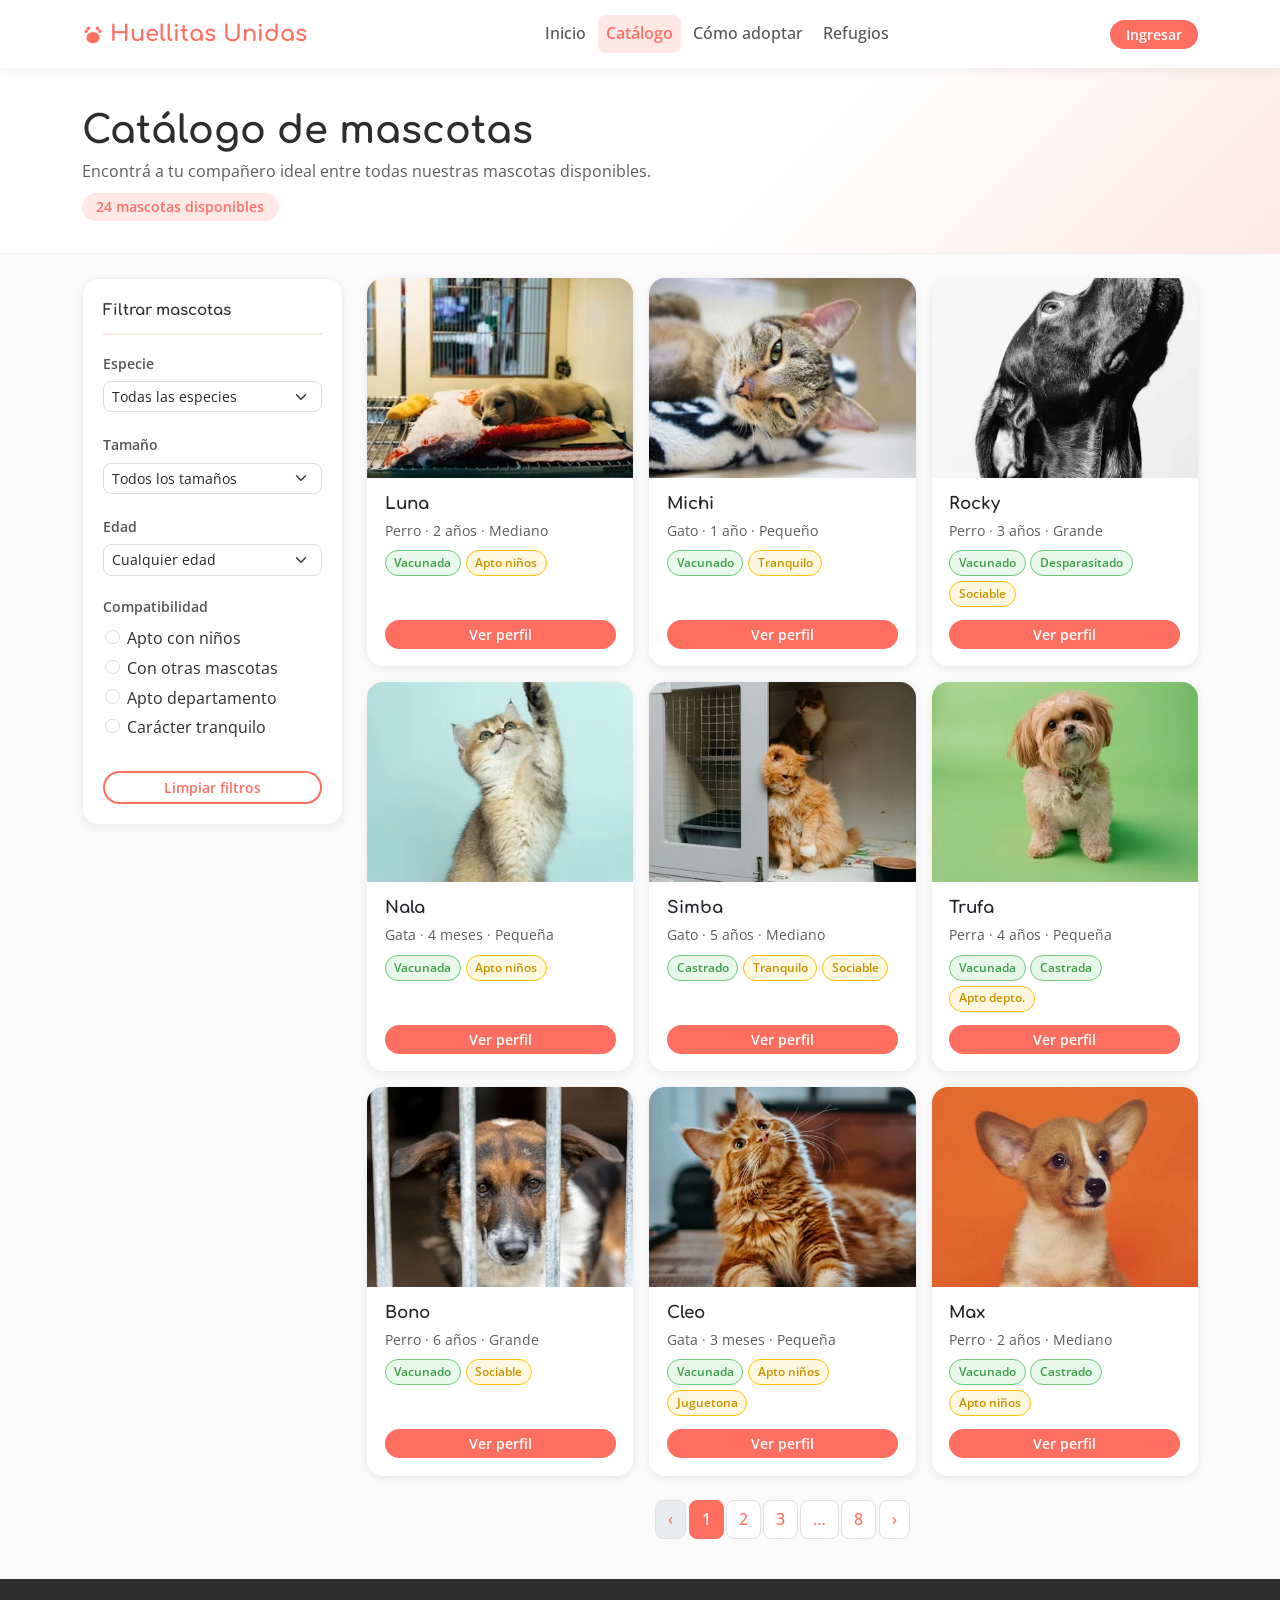
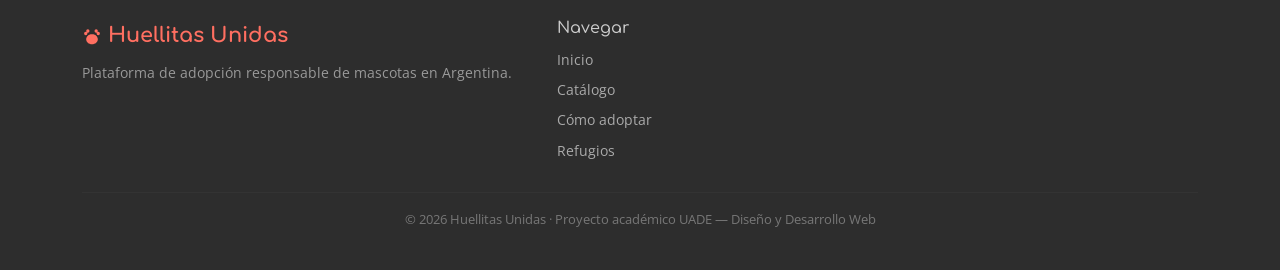
==== commit 119eb498: "feat: agregar imágenes WebP, enlace.txt y documento Uso_de_IA - Convertir 14 imágenes de JPG a WebP " ====
--- a/desarrollo/secciones/catalogo.html
+++ b/desarrollo/secciones/catalogo.html
@@ -1,4 +1,4 @@
-<!DOCTYPE html>
+﻿<!DOCTYPE html>
 <html lang="es">
 <head>
   <meta charset="UTF-8">
@@ -173,7 +173,7 @@
 
             <div class="col">
               <article class="pet-card card h-100">
-                <img src="../assets/img/luna.jpg" class="card-img-top" alt="Luna, perra mediana" style="height:200px;object-fit:cover;">
+                <img src="../assets/img/luna.webp" class="card-img-top" alt="Luna, perra mediana" style="height:200px;object-fit:cover;">
                 <div class="card-body d-flex flex-column">
                   <h3 class="card-title">Luna</h3>
                   <p class="text-muted small mb-2">Perro · 2 años · Mediano</p>
@@ -188,7 +188,7 @@
 
             <div class="col">
               <article class="pet-card card h-100">
-                <img src="../assets/img/michi.jpg" class="card-img-top" alt="Michi, gato pequeño" style="height:200px;object-fit:cover;">
+                <img src="../assets/img/michi.webp" class="card-img-top" alt="Michi, gato pequeño" style="height:200px;object-fit:cover;">
                 <div class="card-body d-flex flex-column">
                   <h3 class="card-title">Michi</h3>
                   <p class="text-muted small mb-2">Gato · 1 año · Pequeño</p>
@@ -203,7 +203,7 @@
 
             <div class="col">
               <article class="pet-card card h-100">
-                <img src="../assets/img/rocky.jpg" class="card-img-top" alt="Rocky, perro grande" style="height:200px;object-fit:cover;">
+                <img src="../assets/img/rocky.webp" class="card-img-top" alt="Rocky, perro grande" style="height:200px;object-fit:cover;">
                 <div class="card-body d-flex flex-column">
                   <h3 class="card-title">Rocky</h3>
                   <p class="text-muted small mb-2">Perro · 3 años · Grande</p>
@@ -219,7 +219,7 @@
 
             <div class="col">
               <article class="pet-card card h-100">
-                <img src="../assets/img/nala.jpg" class="card-img-top" alt="Nala, gata cachorra" style="height:200px;object-fit:cover;">
+                <img src="../assets/img/nala.webp" class="card-img-top" alt="Nala, gata cachorra" style="height:200px;object-fit:cover;">
                 <div class="card-body d-flex flex-column">
                   <h3 class="card-title">Nala</h3>
                   <p class="text-muted small mb-2">Gata · 4 meses · Pequeña</p>
@@ -234,7 +234,7 @@
 
             <div class="col">
               <article class="pet-card card h-100">
-                <img src="../assets/img/simba.jpg" class="card-img-top" alt="Simba, gato adulto" style="height:200px;object-fit:cover;">
+                <img src="../assets/img/simba.webp" class="card-img-top" alt="Simba, gato adulto" style="height:200px;object-fit:cover;">
                 <div class="card-body d-flex flex-column">
                   <h3 class="card-title">Simba</h3>
                   <p class="text-muted small mb-2">Gato · 5 años · Mediano</p>
@@ -250,7 +250,7 @@
 
             <div class="col">
               <article class="pet-card card h-100">
-                <img src="../assets/img/trufa.jpg" class="card-img-top" alt="Trufa, perra pequeña" style="height:200px;object-fit:cover;">
+                <img src="../assets/img/trufa.webp" class="card-img-top" alt="Trufa, perra pequeña" style="height:200px;object-fit:cover;">
                 <div class="card-body d-flex flex-column">
                   <h3 class="card-title">Trufa</h3>
                   <p class="text-muted small mb-2">Perra · 4 años · Pequeña</p>
@@ -266,7 +266,7 @@
 
             <div class="col">
               <article class="pet-card card h-100">
-                <img src="../assets/img/bono.jpg" class="card-img-top" alt="Bono, perro grande adulto" style="height:200px;object-fit:cover;">
+                <img src="../assets/img/bono.webp" class="card-img-top" alt="Bono, perro grande adulto" style="height:200px;object-fit:cover;">
                 <div class="card-body d-flex flex-column">
                   <h3 class="card-title">Bono</h3>
                   <p class="text-muted small mb-2">Perro · 6 años · Grande</p>
@@ -281,7 +281,7 @@
 
             <div class="col">
               <article class="pet-card card h-100">
-                <img src="../assets/img/cleo.jpg" class="card-img-top" alt="Cleo, gata cachorra" style="height:200px;object-fit:cover;">
+                <img src="../assets/img/cleo.webp" class="card-img-top" alt="Cleo, gata cachorra" style="height:200px;object-fit:cover;">
                 <div class="card-body d-flex flex-column">
                   <h3 class="card-title">Cleo</h3>
                   <p class="text-muted small mb-2">Gata · 3 meses · Pequeña</p>
@@ -297,7 +297,7 @@
 
             <div class="col">
               <article class="pet-card card h-100">
-                <img src="../assets/img/max.jpg" class="card-img-top" alt="Max, perro mediano" style="height:200px;object-fit:cover;">
+                <img src="../assets/img/max.webp" class="card-img-top" alt="Max, perro mediano" style="height:200px;object-fit:cover;">
                 <div class="card-body d-flex flex-column">
                   <h3 class="card-title">Max</h3>
                   <p class="text-muted small mb-2">Perro · 2 años · Mediano</p>
@@ -364,3 +364,4 @@
   <script src="../assets/js/main.js"></script>
 </body>
 </html>
+
